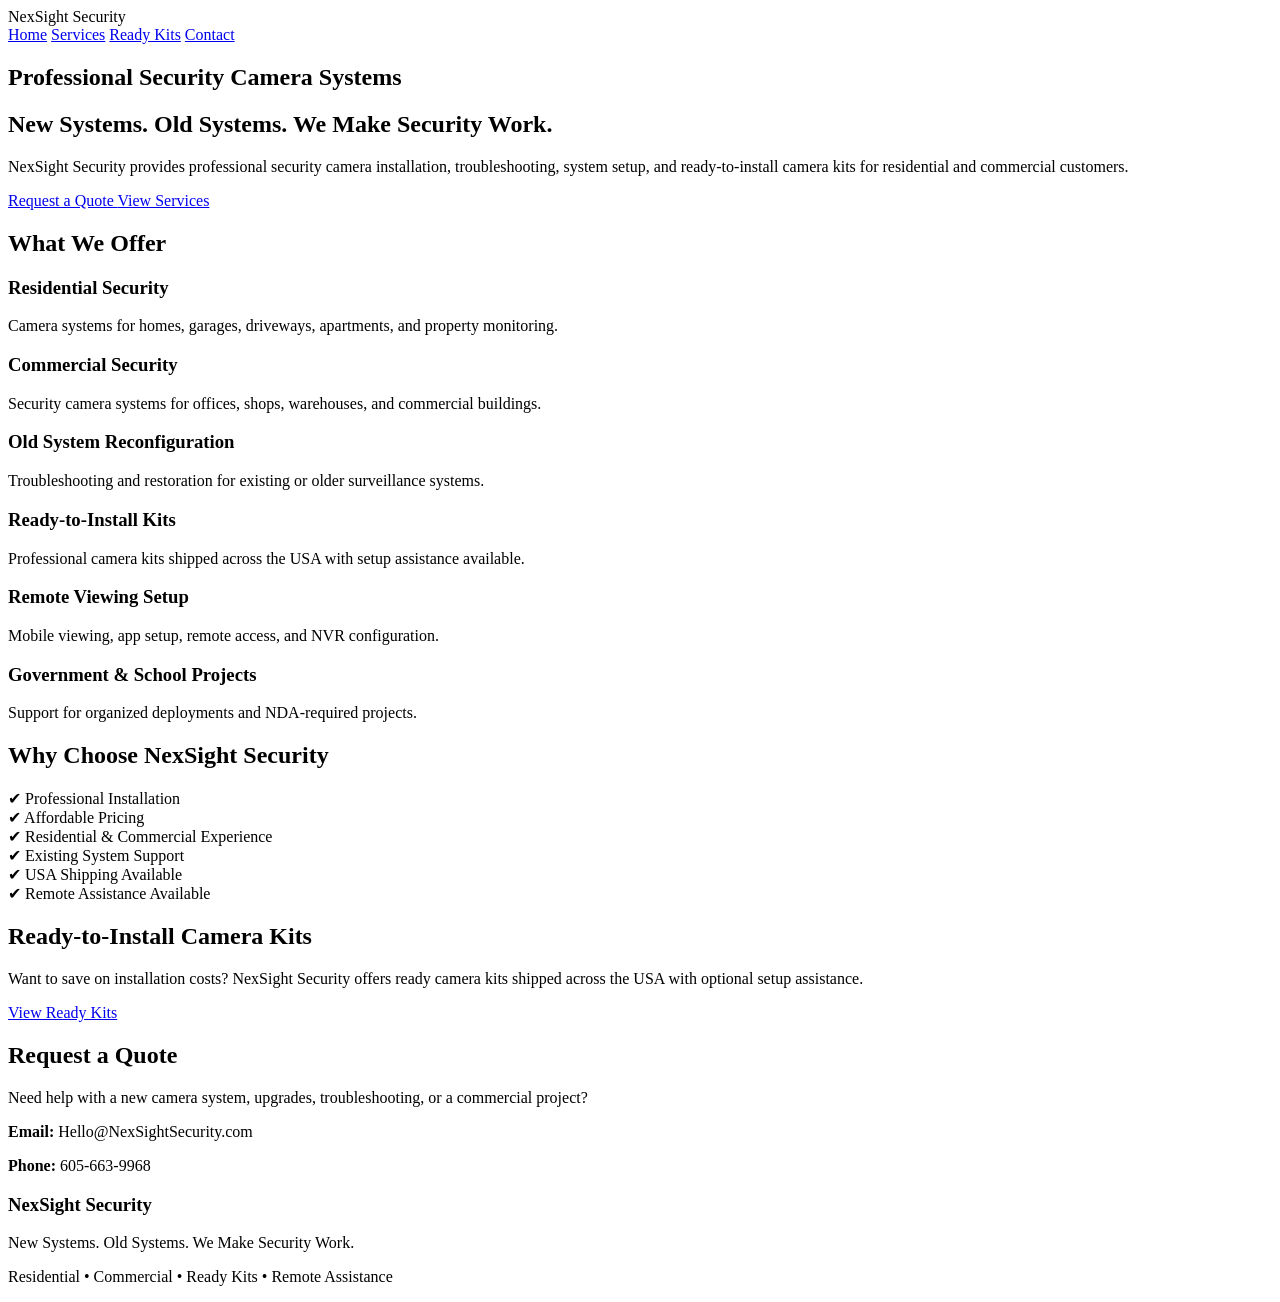
==== index.html @ 17c8c1aa "Create index.html" ====
<!DOCTYPE html>
<html lang="en">
<head>
  <meta charset="UTF-8" />
  <meta name="viewport" content="width=device-width, initial-scale=1.0"/>

  <title>NexSight Security</title>

  <link rel="stylesheet" href="style.css">
</head>

<body>

  <!-- HEADER -->
  <header class="header">

    <div class="logo">
      NexSight Security
    </div>

    <nav class="nav">
      <a href="index.html">Home</a>
      <a href="services.html">Services</a>
      <a href="ready-kits.html">Ready Kits</a>
      <a href="contact.html">Contact</a>
    </nav>

  </header>

  <!-- HERO SECTION -->
  <section class="hero">

    <div class="hero-content">

      <h1>
        Professional Security Camera Systems
      </h1>

      <h2>
        New Systems. Old Systems. We Make Security Work.
      </h2>

      <p>
        NexSight Security provides professional security camera installation,
        troubleshooting, system setup, and ready-to-install camera kits for
        residential and commercial customers.
      </p>

      <div class="hero-buttons">
        <a href="contact.html" class="btn-primary">
          Request a Quote
        </a>

        <a href="services.html" class="btn-secondary">
          View Services
        </a>
      </div>

    </div>

  </section>

  <!-- SERVICES -->
  <section class="services">

    <h2>What We Offer</h2>

    <div class="service-grid">

      <div class="card">
        <h3>Residential Security</h3>

        <p>
          Camera systems for homes, garages, driveways,
          apartments, and property monitoring.
        </p>
      </div>

      <div class="card">
        <h3>Commercial Security</h3>

        <p>
          Security camera systems for offices, shops,
          warehouses, and commercial buildings.
        </p>
      </div>

      <div class="card">
        <h3>Old System Reconfiguration</h3>

        <p>
          Troubleshooting and restoration for existing
          or older surveillance systems.
        </p>
      </div>

      <div class="card">
        <h3>Ready-to-Install Kits</h3>

        <p>
          Professional camera kits shipped across the USA
          with setup assistance available.
        </p>
      </div>

      <div class="card">
        <h3>Remote Viewing Setup</h3>

        <p>
          Mobile viewing, app setup, remote access,
          and NVR configuration.
        </p>
      </div>

      <div class="card">
        <h3>Government & School Projects</h3>

        <p>
          Support for organized deployments and
          NDA-required projects.
        </p>
      </div>

    </div>

  </section>

  <!-- WHY CHOOSE US -->
  <section class="why-us">

    <h2>Why Choose NexSight Security</h2>

    <div class="why-grid">

      <div class="why-card">
        ✔ Professional Installation
      </div>

      <div class="why-card">
        ✔ Affordable Pricing
      </div>

      <div class="why-card">
        ✔ Residential & Commercial Experience
      </div>

      <div class="why-card">
        ✔ Existing System Support
      </div>

      <div class="why-card">
        ✔ USA Shipping Available
      </div>

      <div class="why-card">
        ✔ Remote Assistance Available
      </div>

    </div>

  </section>

  <!-- READY KITS -->
  <section class="ready-kits">

    <div class="ready-content">

      <h2>Ready-to-Install Camera Kits</h2>

      <p>
        Want to save on installation costs?
        NexSight Security offers ready camera kits shipped
        across the USA with optional setup assistance.
      </p>

      <a href="ready-kits.html" class="btn-primary">
        View Ready Kits
      </a>

    </div>

  </section>

  <!-- CONTACT -->
  <section class="contact-preview">

    <h2>Request a Quote</h2>

    <p>
      Need help with a new camera system,
      upgrades, troubleshooting, or a commercial project?
    </p>

    <div class="contact-info">

      <p>
        <strong>Email:</strong>
        Hello@NexSightSecurity.com
      </p>

      <p>
        <strong>Phone:</strong>
        605-663-9968
      </p>

    </div>

  </section>

  <!-- FOOTER -->
  <footer class="footer">

    <h3>NexSight Security</h3>

    <p>
      New Systems. Old Systems. We Make Security Work.
    </p>

    <p>
      Residential • Commercial • Ready Kits • Remote Assistance
    </p>

  </footer>

</body>
</html>
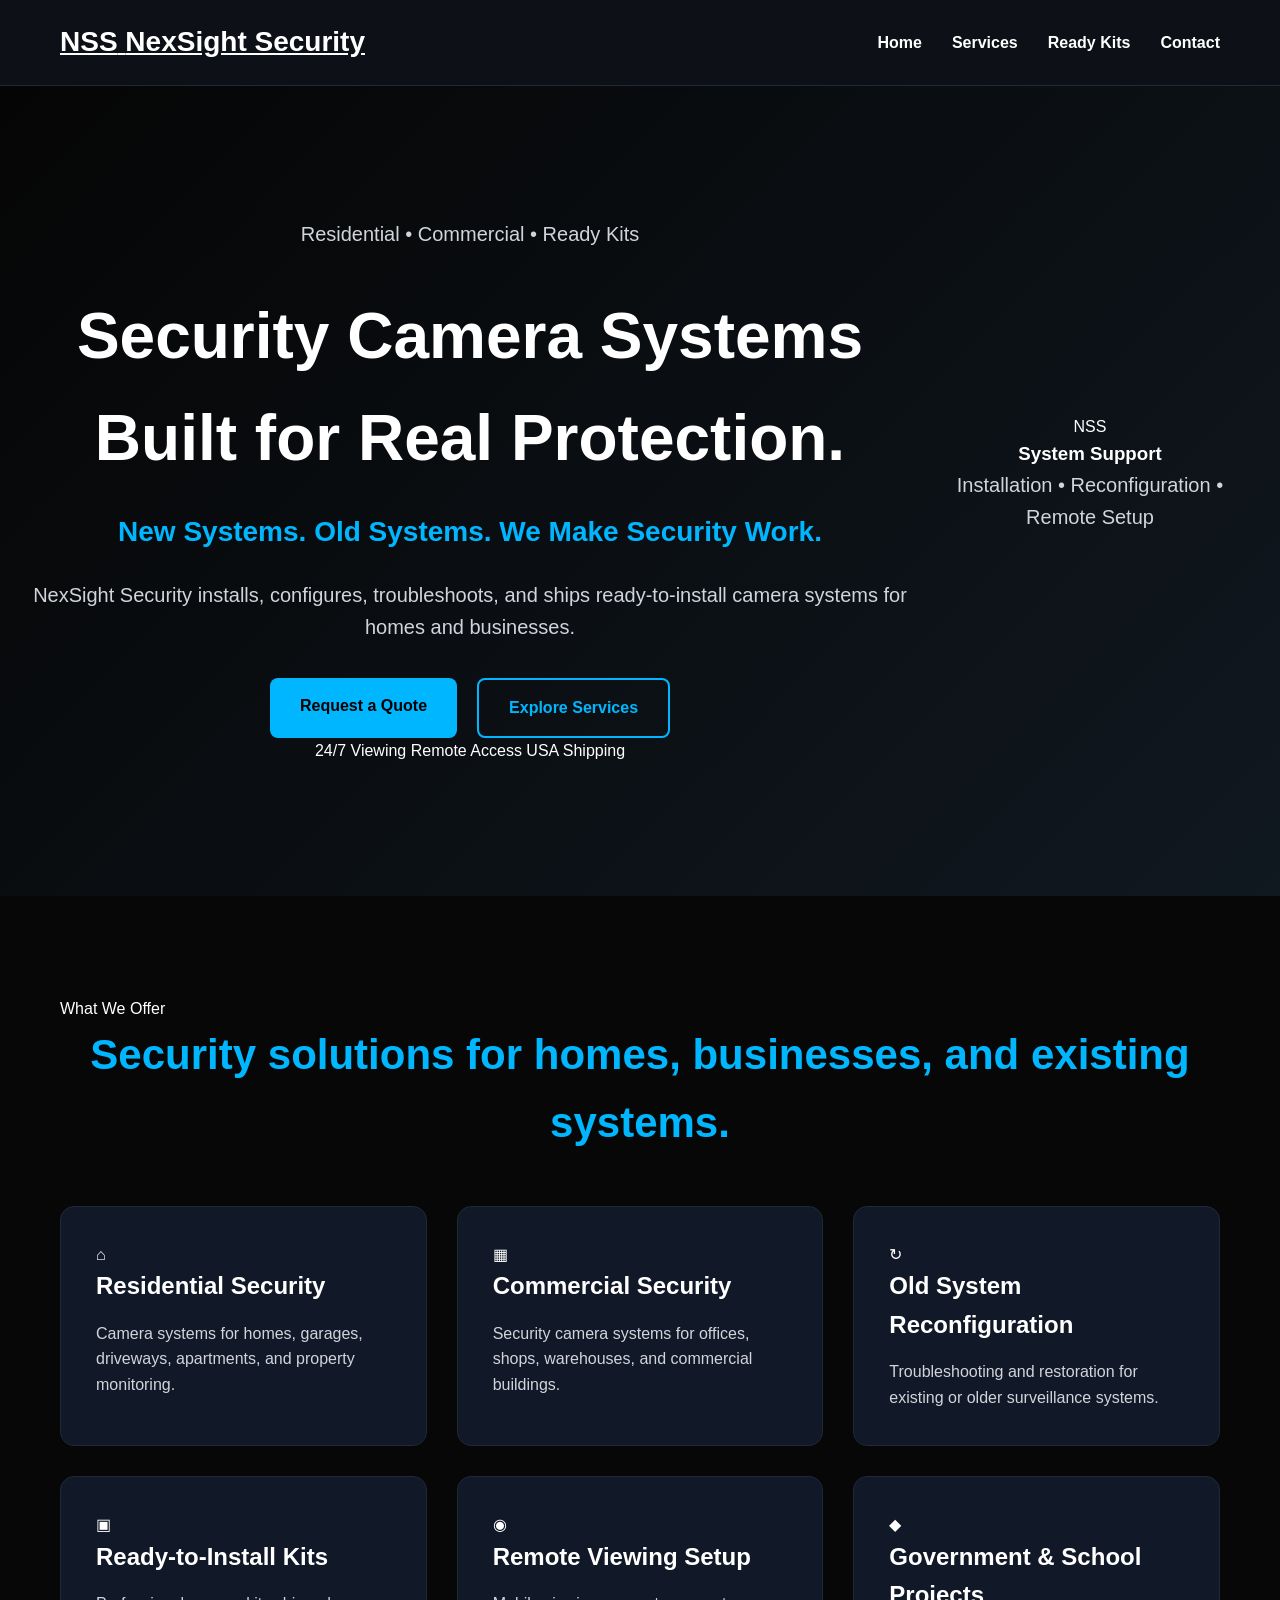
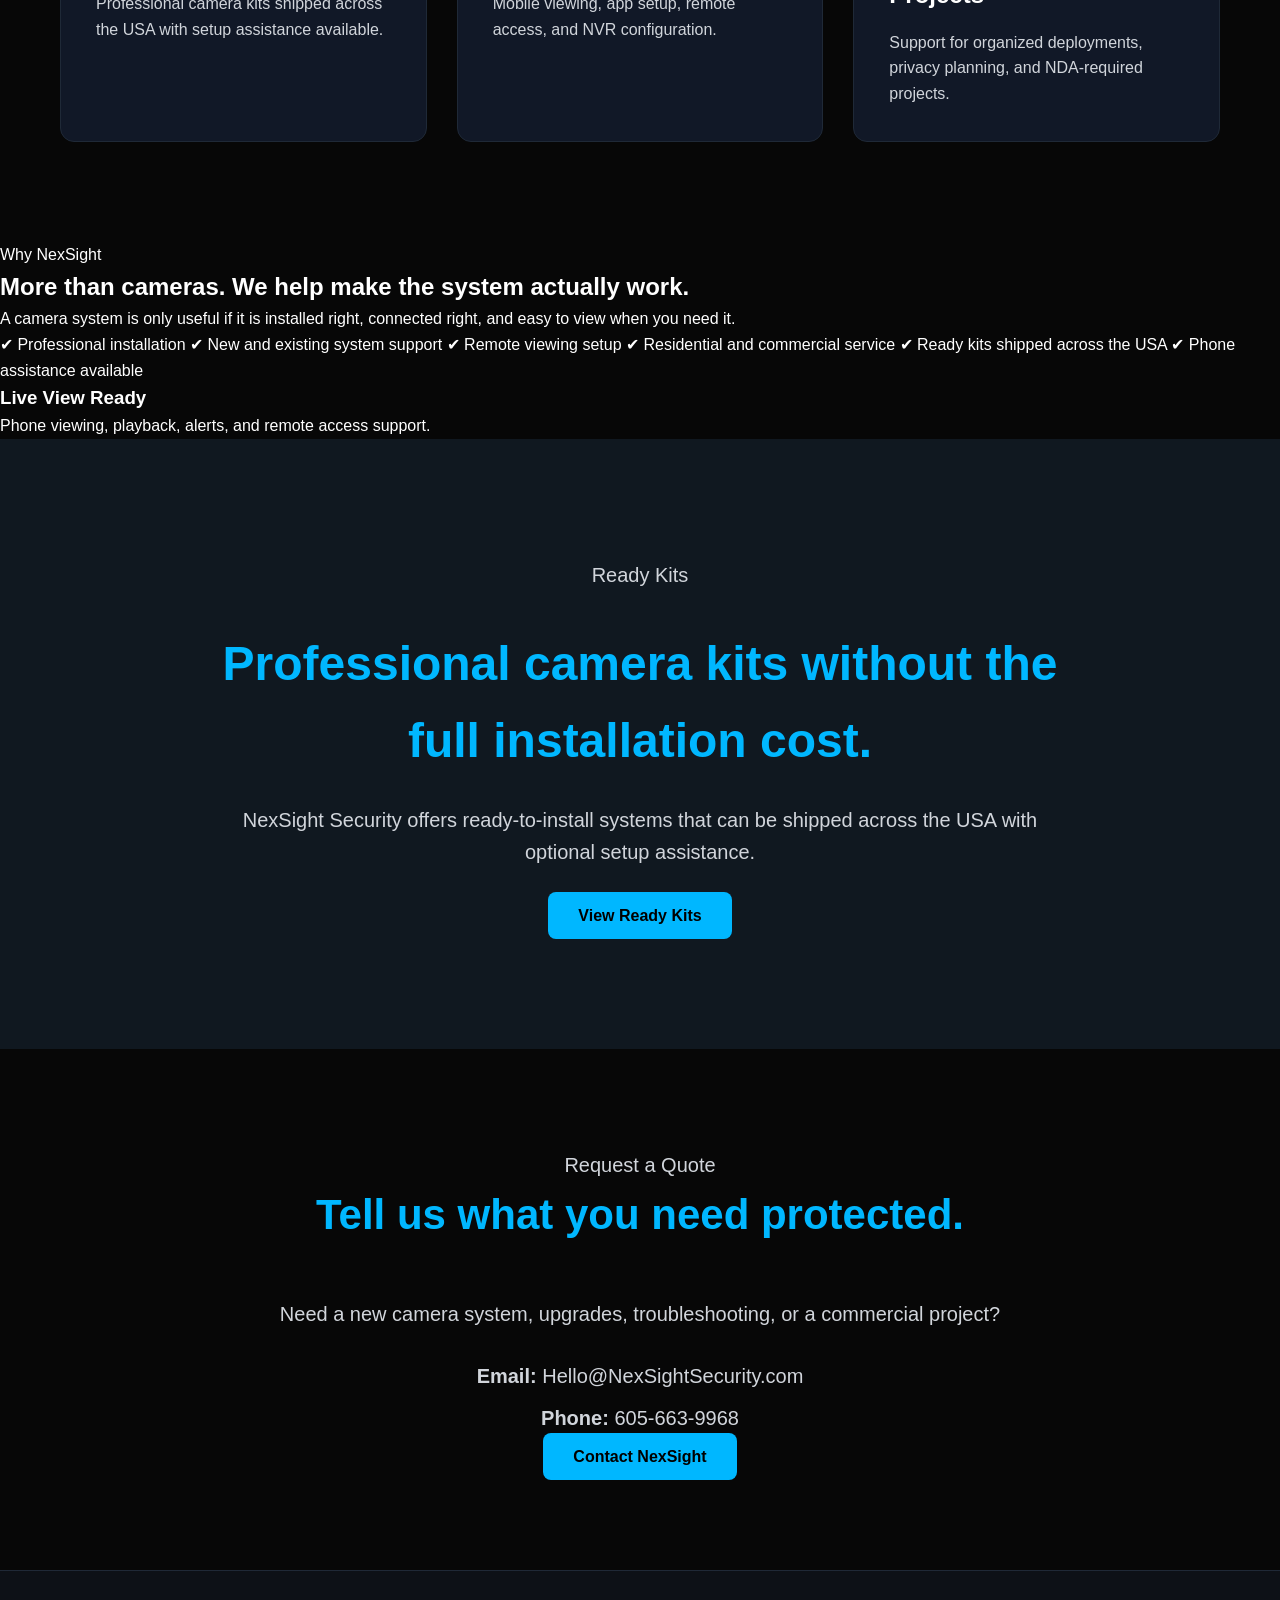
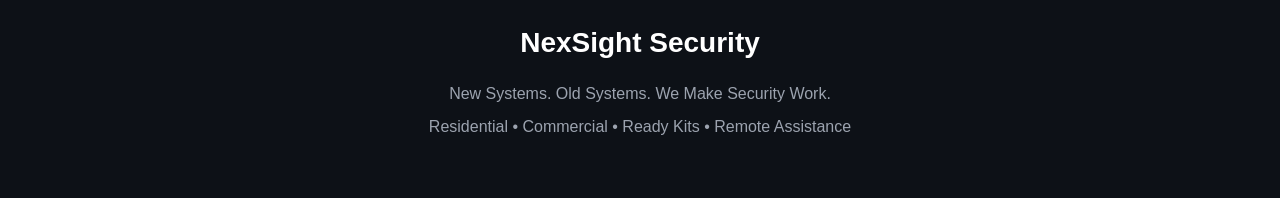
==== commit ef7842ab: "Update index.html" ====
--- a/index.html
+++ b/index.html
@@ -11,12 +11,11 @@
 
 <body>
 
-  <!-- HEADER -->
   <header class="header">
-
-    <div class="logo">
-      NexSight Security
-    </div>
+    <a href="index.html" class="logo">
+      <span class="logo-icon">NSS</span>
+      <span>NexSight Security</span>
+    </a>
 
     <nav class="nav">
       <a href="index.html">Home</a>
@@ -24,202 +23,172 @@
       <a href="ready-kits.html">Ready Kits</a>
       <a href="contact.html">Contact</a>
     </nav>
-
   </header>
 
-  <!-- HERO SECTION -->
   <section class="hero">
+
+    <div class="hero-overlay"></div>
+    <div class="hero-glow"></div>
 
     <div class="hero-content">
 
+      <p class="eyebrow">Residential • Commercial • Ready Kits</p>
+
       <h1>
-        Professional Security Camera Systems
+        Security Camera Systems Built for Real Protection.
       </h1>
 
       <h2>
         New Systems. Old Systems. We Make Security Work.
       </h2>
 
-      <p>
-        NexSight Security provides professional security camera installation,
-        troubleshooting, system setup, and ready-to-install camera kits for
-        residential and commercial customers.
+      <p class="hero-text">
+        NexSight Security installs, configures, troubleshoots, and ships
+        ready-to-install camera systems for homes and businesses.
       </p>
 
       <div class="hero-buttons">
-        <a href="contact.html" class="btn-primary">
-          Request a Quote
-        </a>
+        <a href="contact.html" class="btn-primary">Request a Quote</a>
+        <a href="services.html" class="btn-secondary">Explore Services</a>
+      </div>
 
-        <a href="services.html" class="btn-secondary">
-          View Services
-        </a>
+      <div class="hero-badges">
+        <span>24/7 Viewing</span>
+        <span>Remote Access</span>
+        <span>USA Shipping</span>
+      </div>
+
+    </div>
+
+    <div class="hero-panel">
+      <div class="panel-shield">NSS</div>
+      <h3>System Support</h3>
+      <p>Installation • Reconfiguration • Remote Setup</p>
+    </div>
+
+  </section>
+
+  <section class="services">
+
+    <div class="section-title">
+      <p>What We Offer</p>
+      <h2>Security solutions for homes, businesses, and existing systems.</h2>
+    </div>
+
+    <div class="service-grid">
+
+      <div class="card">
+        <span class="card-icon">⌂</span>
+        <h3>Residential Security</h3>
+        <p>Camera systems for homes, garages, driveways, apartments, and property monitoring.</p>
+      </div>
+
+      <div class="card">
+        <span class="card-icon">▦</span>
+        <h3>Commercial Security</h3>
+        <p>Security camera systems for offices, shops, warehouses, and commercial buildings.</p>
+      </div>
+
+      <div class="card">
+        <span class="card-icon">↻</span>
+        <h3>Old System Reconfiguration</h3>
+        <p>Troubleshooting and restoration for existing or older surveillance systems.</p>
+      </div>
+
+      <div class="card">
+        <span class="card-icon">▣</span>
+        <h3>Ready-to-Install Kits</h3>
+        <p>Professional camera kits shipped across the USA with setup assistance available.</p>
+      </div>
+
+      <div class="card">
+        <span class="card-icon">◉</span>
+        <h3>Remote Viewing Setup</h3>
+        <p>Mobile viewing, app setup, remote access, and NVR configuration.</p>
+      </div>
+
+      <div class="card">
+        <span class="card-icon">◆</span>
+        <h3>Government & School Projects</h3>
+        <p>Support for organized deployments, privacy planning, and NDA-required projects.</p>
       </div>
 
     </div>
 
   </section>
 
-  <!-- SERVICES -->
-  <section class="services">
+  <section class="split-section">
 
-    <h2>What We Offer</h2>
+    <div class="split-text">
+      <p class="eyebrow">Why NexSight</p>
+      <h2>More than cameras. We help make the system actually work.</h2>
 
-    <div class="service-grid">
+      <p>
+        A camera system is only useful if it is installed right, connected right,
+        and easy to view when you need it.
+      </p>
 
-      <div class="card">
-        <h3>Residential Security</h3>
+      <div class="check-list">
+        <span>✔ Professional installation</span>
+        <span>✔ New and existing system support</span>
+        <span>✔ Remote viewing setup</span>
+        <span>✔ Residential and commercial service</span>
+        <span>✔ Ready kits shipped across the USA</span>
+        <span>✔ Phone assistance available</span>
+      </div>
+    </div>
 
-        <p>
-          Camera systems for homes, garages, driveways,
-          apartments, and property monitoring.
-        </p>
+    <div class="camera-card">
+      <div class="camera-glass">
+        <div class="lens"></div>
       </div>
-
-      <div class="card">
-        <h3>Commercial Security</h3>
-
-        <p>
-          Security camera systems for offices, shops,
-          warehouses, and commercial buildings.
-        </p>
-      </div>
-
-      <div class="card">
-        <h3>Old System Reconfiguration</h3>
-
-        <p>
-          Troubleshooting and restoration for existing
-          or older surveillance systems.
-        </p>
-      </div>
-
-      <div class="card">
-        <h3>Ready-to-Install Kits</h3>
-
-        <p>
-          Professional camera kits shipped across the USA
-          with setup assistance available.
-        </p>
-      </div>
-
-      <div class="card">
-        <h3>Remote Viewing Setup</h3>
-
-        <p>
-          Mobile viewing, app setup, remote access,
-          and NVR configuration.
-        </p>
-      </div>
-
-      <div class="card">
-        <h3>Government & School Projects</h3>
-
-        <p>
-          Support for organized deployments and
-          NDA-required projects.
-        </p>
-      </div>
-
+      <h3>Live View Ready</h3>
+      <p>Phone viewing, playback, alerts, and remote access support.</p>
     </div>
 
   </section>
 
-  <!-- WHY CHOOSE US -->
-  <section class="why-us">
+  <section class="ready-kits">
 
-    <h2>Why Choose NexSight Security</h2>
+    <div class="ready-content">
+      <p class="eyebrow">Ready Kits</p>
+      <h2>Professional camera kits without the full installation cost.</h2>
 
-    <div class="why-grid">
+      <p>
+        NexSight Security offers ready-to-install systems that can be shipped
+        across the USA with optional setup assistance.
+      </p>
 
-      <div class="why-card">
-        ✔ Professional Installation
-      </div>
-
-      <div class="why-card">
-        ✔ Affordable Pricing
-      </div>
-
-      <div class="why-card">
-        ✔ Residential & Commercial Experience
-      </div>
-
-      <div class="why-card">
-        ✔ Existing System Support
-      </div>
-
-      <div class="why-card">
-        ✔ USA Shipping Available
-      </div>
-
-      <div class="why-card">
-        ✔ Remote Assistance Available
-      </div>
-
+      <a href="ready-kits.html" class="btn-primary">View Ready Kits</a>
     </div>
 
   </section>
 
-  <!-- READY KITS -->
-  <section class="ready-kits">
+  <section class="contact-preview">
 
-    <div class="ready-content">
-
-      <h2>Ready-to-Install Camera Kits</h2>
+    <div class="quote-box">
+      <p class="eyebrow">Request a Quote</p>
+      <h2>Tell us what you need protected.</h2>
 
       <p>
-        Want to save on installation costs?
-        NexSight Security offers ready camera kits shipped
-        across the USA with optional setup assistance.
+        Need a new camera system, upgrades, troubleshooting,
+        or a commercial project?
       </p>
 
-      <a href="ready-kits.html" class="btn-primary">
-        View Ready Kits
-      </a>
+      <div class="contact-info">
+        <p><strong>Email:</strong> Hello@NexSightSecurity.com</p>
+        <p><strong>Phone:</strong> 605-663-9968</p>
+      </div>
 
+      <a href="contact.html" class="btn-primary">Contact NexSight</a>
     </div>
 
   </section>
 
-  <!-- CONTACT -->
-  <section class="contact-preview">
-
-    <h2>Request a Quote</h2>
-
-    <p>
-      Need help with a new camera system,
-      upgrades, troubleshooting, or a commercial project?
-    </p>
-
-    <div class="contact-info">
-
-      <p>
-        <strong>Email:</strong>
-        Hello@NexSightSecurity.com
-      </p>
-
-      <p>
-        <strong>Phone:</strong>
-        605-663-9968
-      </p>
-
-    </div>
-
-  </section>
-
-  <!-- FOOTER -->
   <footer class="footer">
-
     <h3>NexSight Security</h3>
-
-    <p>
-      New Systems. Old Systems. We Make Security Work.
-    </p>
-
-    <p>
-      Residential • Commercial • Ready Kits • Remote Assistance
-    </p>
-
+    <p>New Systems. Old Systems. We Make Security Work.</p>
+    <p>Residential • Commercial • Ready Kits • Remote Assistance</p>
   </footer>
 
 </body>
--- a/style.css
+++ b/style.css
@@ -0,0 +1,290 @@
+* {
+  margin: 0;
+  padding: 0;
+  box-sizing: border-box;
+}
+
+body {
+  background: #070707;
+  color: white;
+  font-family: Arial, sans-serif;
+  line-height: 1.6;
+}
+
+/* HEADER */
+
+.header {
+  width: 100%;
+  background: #0d1117;
+  display: flex;
+  justify-content: space-between;
+  align-items: center;
+  padding: 20px 60px;
+  position: sticky;
+  top: 0;
+  z-index: 1000;
+  border-bottom: 1px solid #1f2937;
+}
+
+.logo {
+  font-size: 28px;
+  font-weight: bold;
+  color: white;
+}
+
+.nav {
+  display: flex;
+  gap: 30px;
+}
+
+.nav a {
+  color: white;
+  text-decoration: none;
+  font-weight: bold;
+  transition: 0.3s;
+}
+
+.nav a:hover {
+  color: #00b7ff;
+}
+
+/* HERO */
+
+.hero {
+  min-height: 90vh;
+  background: linear-gradient(135deg, #050505, #101820);
+  display: flex;
+  justify-content: center;
+  align-items: center;
+  text-align: center;
+  padding: 80px 20px;
+}
+
+.hero-content {
+  max-width: 900px;
+}
+
+.hero h1 {
+  font-size: 64px;
+  margin-bottom: 20px;
+}
+
+.hero h2 {
+  color: #00b7ff;
+  font-size: 28px;
+  margin-bottom: 25px;
+}
+
+.hero p {
+  font-size: 20px;
+  color: #d1d5db;
+  margin-bottom: 35px;
+}
+
+.hero-buttons {
+  display: flex;
+  justify-content: center;
+  gap: 20px;
+  flex-wrap: wrap;
+}
+
+/* BUTTONS */
+
+.btn-primary {
+  background: #00b7ff;
+  color: black;
+  padding: 15px 30px;
+  text-decoration: none;
+  font-weight: bold;
+  border-radius: 8px;
+  transition: 0.3s;
+}
+
+.btn-primary:hover {
+  background: white;
+}
+
+.btn-secondary {
+  border: 2px solid #00b7ff;
+  color: #00b7ff;
+  padding: 15px 30px;
+  text-decoration: none;
+  font-weight: bold;
+  border-radius: 8px;
+  transition: 0.3s;
+}
+
+.btn-secondary:hover {
+  background: #00b7ff;
+  color: black;
+}
+
+/* SECTIONS */
+
+.services,
+.why-us,
+.contact-preview {
+  padding: 100px 60px;
+}
+
+.services h2,
+.why-us h2,
+.contact-preview h2 {
+  text-align: center;
+  font-size: 42px;
+  margin-bottom: 50px;
+  color: #00b7ff;
+}
+
+/* SERVICE GRID */
+
+.service-grid {
+  display: grid;
+  grid-template-columns: repeat(auto-fit, minmax(280px, 1fr));
+  gap: 30px;
+}
+
+.card {
+  background: #111827;
+  padding: 35px;
+  border-radius: 14px;
+  border: 1px solid #1f2937;
+  transition: 0.3s;
+}
+
+.card:hover {
+  transform: translateY(-6px);
+  border-color: #00b7ff;
+}
+
+.card h3 {
+  font-size: 24px;
+  margin-bottom: 15px;
+}
+
+.card p {
+  color: #d1d5db;
+}
+
+/* WHY US */
+
+.why-grid {
+  display: grid;
+  grid-template-columns: repeat(auto-fit, minmax(260px, 1fr));
+  gap: 25px;
+}
+
+.why-card {
+  background: #111827;
+  padding: 25px;
+  border-radius: 12px;
+  font-size: 18px;
+  border: 1px solid #1f2937;
+}
+
+/* READY KITS */
+
+.ready-kits {
+  background: #101820;
+  padding: 120px 20px;
+  text-align: center;
+}
+
+.ready-content {
+  max-width: 850px;
+  margin: auto;
+}
+
+.ready-content h2 {
+  font-size: 48px;
+  margin-bottom: 25px;
+  color: #00b7ff;
+}
+
+.ready-content p {
+  color: #d1d5db;
+  font-size: 20px;
+  margin-bottom: 35px;
+}
+
+/* CONTACT */
+
+.contact-preview {
+  text-align: center;
+}
+
+.contact-preview p {
+  font-size: 20px;
+  color: #d1d5db;
+}
+
+.contact-info {
+  margin-top: 30px;
+}
+
+.contact-info p {
+  margin: 10px 0;
+}
+
+/* FOOTER */
+
+.footer {
+  background: #0d1117;
+  text-align: center;
+  padding: 50px 20px;
+  border-top: 1px solid #1f2937;
+}
+
+.footer h3 {
+  font-size: 28px;
+  margin-bottom: 15px;
+}
+
+.footer p {
+  color: #9ca3af;
+  margin: 8px 0;
+}
+
+/* MOBILE */
+
+@media(max-width: 768px) {
+
+  .header {
+    flex-direction: column;
+    gap: 20px;
+    padding: 20px;
+  }
+
+  .nav {
+    flex-wrap: wrap;
+    justify-content: center;
+  }
+
+  .hero h1 {
+    font-size: 42px;
+  }
+
+  .hero h2 {
+    font-size: 22px;
+  }
+
+  .hero p {
+    font-size: 18px;
+  }
+
+  .services,
+  .why-us,
+  .contact-preview {
+    padding: 70px 25px;
+  }
+
+  .services h2,
+  .why-us h2,
+  .contact-preview h2 {
+    font-size: 32px;
+  }
+
+  .ready-content h2 {
+    font-size: 36px;
+  }
+}
